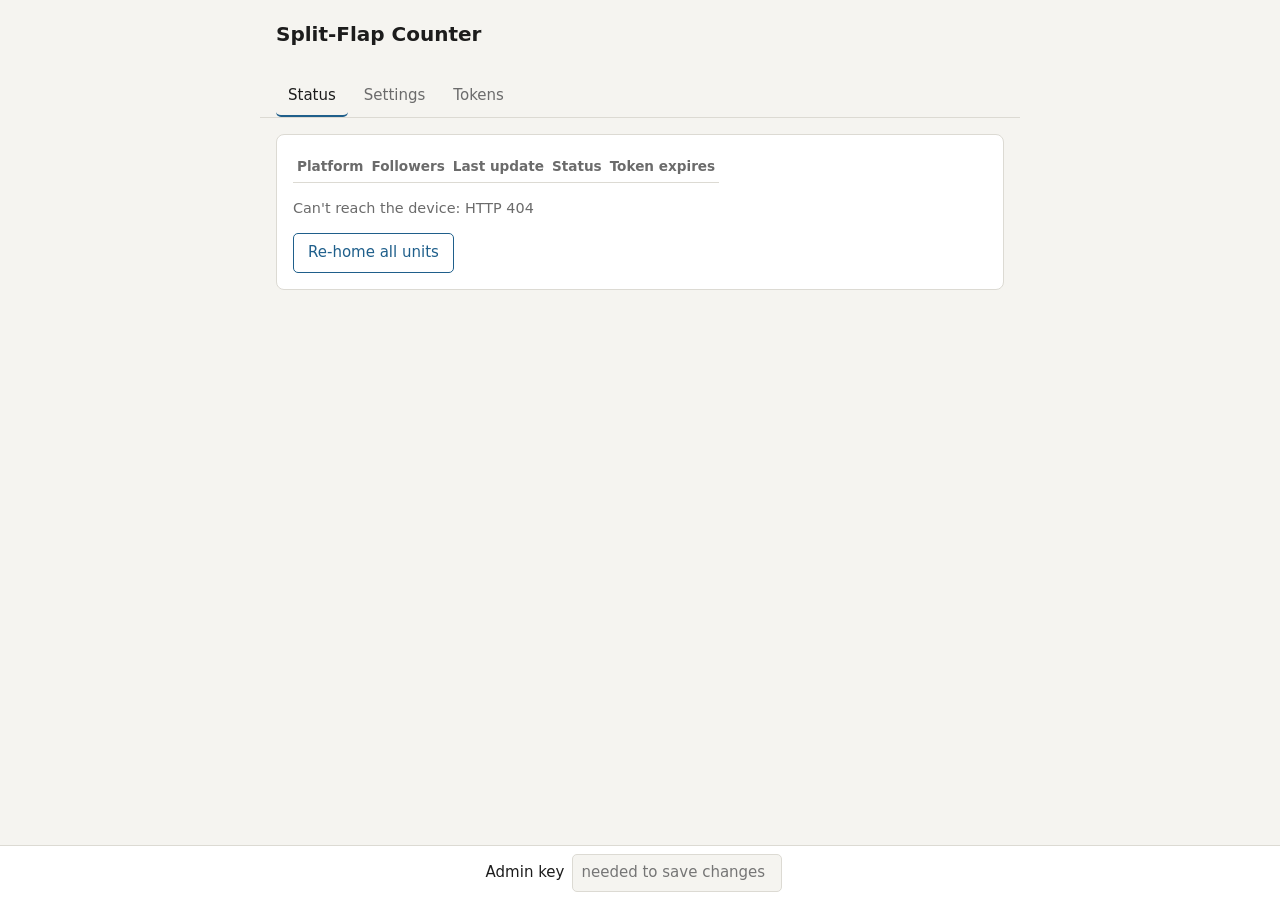
==== firmware/master/data/index.html @ e4a729b7 "Phase 6: Wi-Fi setup portal, JSON API, web UI, auth bootstrap CLI WiFiManager portal (SplitFlap-Setu" ====
<!doctype html>
<html lang="en">
<head>
  <meta charset="utf-8">
  <meta name="viewport" content="width=device-width, initial-scale=1">
  <title>Split-Flap Counter</title>
  <link rel="stylesheet" href="style.css">
</head>
<body>
  <header>
    <h1>Split-Flap Counter</h1>
    <div id="frame" class="flaps" aria-label="Current display"></div>
  </header>

  <nav role="tablist">
    <button role="tab" data-tab="status" aria-selected="true">Status</button>
    <button role="tab" data-tab="settings">Settings</button>
    <button role="tab" data-tab="tokens">Tokens</button>
  </nav>

  <main>
    <section id="tab-status">
      <table class="platforms">
        <thead><tr><th>Platform</th><th>Followers</th><th>Last update</th><th>Status</th><th>Token expires</th></tr></thead>
        <tbody id="platform-rows"></tbody>
      </table>
      <p id="device-info" class="muted"></p>
      <p id="bus-info" class="muted"></p>
      <div class="row">
        <button id="rehome" class="secondary">Re-home all units</button>
      </div>
    </section>

    <section id="tab-settings" hidden>
      <form id="settings-form">
        <fieldset>
          <legend>Platforms</legend>
          <div id="platform-settings"></div>
        </fieldset>
        <fieldset>
          <legend>Display</legend>
          <label>Mode
            <select name="mode">
              <option value="cycle">Cycle between platforms</option>
              <option value="single">Single platform</option>
              <option value="text">Text message</option>
              <option value="off">Off (all blank)</option>
            </select>
          </label>
          <label>Single platform
            <select name="single">
              <option value="tiktok">TikTok</option>
              <option value="instagram">Instagram</option>
              <option value="facebook">Facebook</option>
            </select>
          </label>
          <label>Text <input name="text" maxlength="64" placeholder="Accents are folded: ã → A"></label>
          <label>Text alignment
            <select name="text_align"><option>left</option><option>center</option><option>right</option></select>
          </label>
          <label>Units <input name="units" type="number" min="1" max="16"></label>
          <label>Label width
            <select name="label_width"><option value="2">2 (TT / IG / FB)</option><option value="1">1 (T / I / F)</option></select>
          </label>
          <label>Speed (rpm) <input name="speed" type="number" min="1" max="12"></label>
        </fieldset>
        <fieldset>
          <legend>Timing</legend>
          <label>Fetch every (minutes) <input name="poll_minutes" type="number" min="5" max="1440"></label>
          <label>Switch platform every (seconds) <input name="cycle_seconds" type="number" min="20" max="3600"></label>
          <label>Quiet hours start <input name="quiet_start" type="time"></label>
          <label>Quiet hours end <input name="quiet_end" type="time"></label>
          <label>Time zone (POSIX TZ) <input name="timezone" placeholder="WET0WEST,M3.5.0/1,M10.5.0"></label>
          <p class="muted">Same start and end time means no quiet hours. During quiet hours the flaps don't move.</p>
        </fieldset>
        <fieldset>
          <legend>Milestones</legend>
          <label class="check"><input name="celebrate" type="checkbox"> Flash the display when a milestone is crossed</label>
          <label>Every <input name="milestone_step" type="number" min="1"> followers</label>
        </fieldset>
        <button type="submit">Save settings</button>
      </form>
    </section>

    <section id="tab-tokens" hidden>
      <p class="muted">Easiest: run <code>python -m auth &lt;platform&gt;</code> from <code>tools/</code>, which sends tokens here for you. Or paste a token below. Tokens are only ever shown masked.</p>
      <form id="token-form">
        <label>Platform
          <select name="platform">
            <option value="instagram">Instagram</option>
            <option value="facebook">Facebook</option>
            <option value="tiktok">TikTok</option>
          </select>
        </label>
        <label>Access token <input name="access_token" type="password" autocomplete="off"></label>
        <label data-for="facebook">Page ID <input name="page_id" autocomplete="off"></label>
        <label data-for="tiktok">Refresh token <input name="refresh_token" type="password" autocomplete="off"></label>
        <label data-for="tiktok">Client key <input name="client_key" autocomplete="off"></label>
        <label data-for="tiktok">Client secret <input name="client_secret" type="password" autocomplete="off"></label>
        <div class="row">
          <button type="submit">Save token</button>
          <button type="button" id="clear-token" class="danger">Clear this platform's tokens</button>
        </div>
      </form>
    </section>
  </main>

  <footer>
    <label>Admin key <input id="admin-key" type="password" autocomplete="current-password" placeholder="needed to save changes"></label>
    <span id="toast" role="status" aria-live="polite"></span>
  </footer>

  <script src="app.js"></script>
</body>
</html>
---- firmware/master/data/style.css ----
:root {
  --bg: #f5f4f0;
  --panel: #ffffff;
  --text: #1c1c1c;
  --muted: #6b6b6b;
  --line: #dcdad3;
  --accent: #1f5f8b;
  --ok: #2e7d32;
  --warn: #b26a00;
  --bad: #b3261e;
  --flap: #1b1b1b;
  --flap-text: #f2f2f2;
}
@media (prefers-color-scheme: dark) {
  :root {
    --bg: #141414;
    --panel: #1e1e1e;
    --text: #ececec;
    --muted: #9a9a9a;
    --line: #333;
    --accent: #6fb3e0;
    --ok: #6cc070;
    --warn: #e0a040;
    --bad: #ef6b62;
    --flap: #000;
  }
}
* { box-sizing: border-box; }
body {
  margin: 0;
  font: 15px/1.45 system-ui, -apple-system, "Segoe UI", sans-serif;
  background: var(--bg);
  color: var(--text);
}
header, nav, main, footer { max-width: 760px; margin: 0 auto; padding: 0 16px; }
h1 { font-size: 1.25rem; margin: 20px 0 12px; }

.flaps { display: flex; gap: 4px; flex-wrap: wrap; margin-bottom: 16px; }
.flaps span {
  width: 2.1em; height: 2.8em;
  display: inline-flex; align-items: center; justify-content: center;
  background: var(--flap); color: var(--flap-text);
  font: 700 1.3rem/1 ui-monospace, "Cascadia Mono", Menlo, monospace;
  border-radius: 4px;
  background-image: linear-gradient(to bottom, transparent 49%, #000a 50%, transparent 51%);
}

nav { display: flex; gap: 4px; border-bottom: 1px solid var(--line); }
nav button {
  border: 0; background: none; color: var(--muted); font: inherit;
  padding: 8px 12px; cursor: pointer; border-bottom: 2px solid transparent;
}
nav button[aria-selected="true"] { color: var(--text); border-bottom-color: var(--accent); }

main { padding-top: 16px; padding-bottom: 96px; }
section { background: var(--panel); border: 1px solid var(--line); border-radius: 8px; padding: 16px; }

table { width: 100%; border-collapse: collapse; }
th, td { text-align: left; padding: 6px 4px; border-bottom: 1px solid var(--line); vertical-align: top; }
th { font-weight: 600; color: var(--muted); font-size: .85rem; }
td.num { font-variant-numeric: tabular-nums; font-weight: 600; }
.status-ok { color: var(--ok); }
.status-rate_limited { color: var(--warn); }
.status-auth_expired, .status-error { color: var(--bad); }
.muted { color: var(--muted); font-size: .9rem; }
.platforms { overflow-x: auto; display: block; }

fieldset { border: 1px solid var(--line); border-radius: 6px; margin: 0 0 14px; padding: 10px 12px; }
legend { font-weight: 600; padding: 0 4px; }
label { display: block; margin: 8px 0; }
label.check { display: flex; gap: 8px; align-items: center; }
input, select {
  display: block; width: 100%; margin-top: 4px; padding: 7px 8px;
  font: inherit; color: var(--text); background: var(--bg);
  border: 1px solid var(--line); border-radius: 5px;
}
input[type="checkbox"] { display: inline; width: auto; margin: 0; }
.platform-row { display: grid; grid-template-columns: 1fr 1fr 1fr 1fr; gap: 8px; align-items: end; }
.platform-row label { margin: 4px 0; }

button {
  font: inherit; padding: 8px 14px; border-radius: 5px; cursor: pointer;
  border: 1px solid var(--accent); background: var(--accent); color: #fff;
}
button.secondary { background: none; color: var(--accent); }
button.danger { background: none; color: var(--bad); border-color: var(--bad); }
.row { display: flex; gap: 8px; flex-wrap: wrap; margin-top: 12px; }

footer {
  position: fixed; left: 0; right: 0; bottom: 0; max-width: none;
  display: flex; gap: 12px; align-items: center; justify-content: center; flex-wrap: wrap;
  background: var(--panel); border-top: 1px solid var(--line); padding: 8px 16px;
}
footer label { margin: 0; display: flex; gap: 8px; align-items: center; }
footer input { width: 14em; margin: 0; }
#toast { min-height: 1.4em; font-size: .9rem; }
#toast.error { color: var(--bad); }

@media (max-width: 560px) {
  .platform-row { grid-template-columns: 1fr 1fr; }
  th:nth-child(5), td:nth-child(5) { display: none; }
}
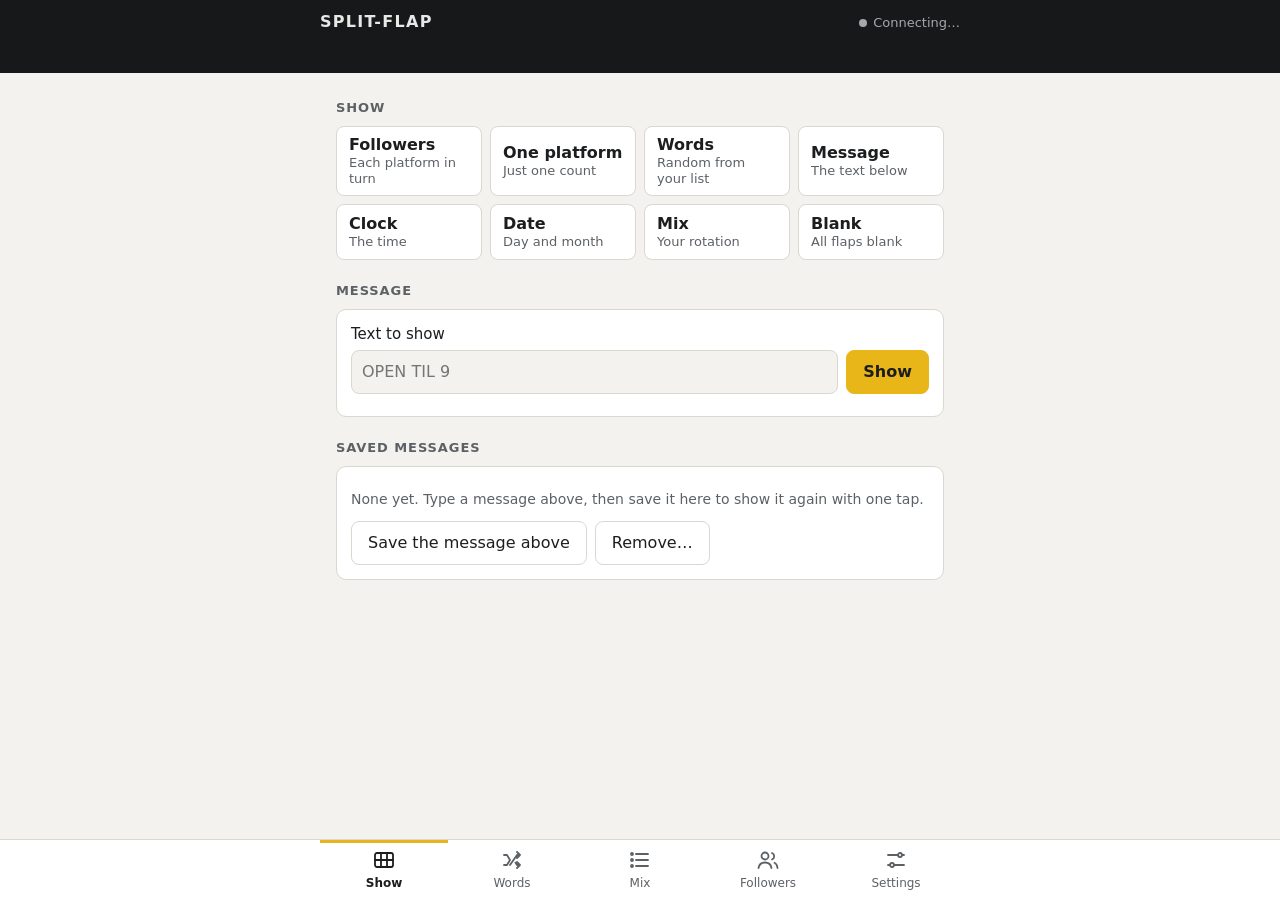
==== commit 40a3e834: "Phone app, remote relay server, rotation modes and build guide - Display: random words, mixed rotati" ====
--- a/firmware/master/data/index.html
+++ b/firmware/master/data/index.html
@@ -2,113 +2,240 @@
 <html lang="en">
 <head>
   <meta charset="utf-8">
-  <meta name="viewport" content="width=device-width, initial-scale=1">
-  <title>Split-Flap Counter</title>
+  <meta name="viewport" content="width=device-width, initial-scale=1, viewport-fit=cover">
+  <title>Split-Flap</title>
+  <meta name="theme-color" content="#16181a">
+  <meta name="apple-mobile-web-app-capable" content="yes">
+  <meta name="mobile-web-app-capable" content="yes">
+  <meta name="apple-mobile-web-app-status-bar-style" content="black-translucent">
+  <meta name="apple-mobile-web-app-title" content="Split-Flap">
+  <link rel="manifest" href="manifest.webmanifest">
+  <link rel="icon" href="icon.svg" type="image/svg+xml">
+  <link rel="apple-touch-icon" href="icon-180.png">
   <link rel="stylesheet" href="style.css">
 </head>
 <body>
-  <header>
-    <h1>Split-Flap Counter</h1>
-    <div id="frame" class="flaps" aria-label="Current display"></div>
+  <header class="board">
+    <div class="board-top">
+      <h1>Split-Flap</h1>
+      <span id="link" class="link" role="status">Connecting…</span>
+    </div>
+    <div id="frame" class="flaps" role="img" aria-label="Current display"></div>
+    <p id="frame-note" class="board-note"></p>
   </header>
 
-  <nav role="tablist">
-    <button role="tab" data-tab="status" aria-selected="true">Status</button>
-    <button role="tab" data-tab="settings">Settings</button>
-    <button role="tab" data-tab="tokens">Tokens</button>
-  </nav>
-
   <main>
-    <section id="tab-status">
-      <table class="platforms">
-        <thead><tr><th>Platform</th><th>Followers</th><th>Last update</th><th>Status</th><th>Token expires</th></tr></thead>
-        <tbody id="platform-rows"></tbody>
-      </table>
-      <p id="device-info" class="muted"></p>
-      <p id="bus-info" class="muted"></p>
-      <div class="row">
-        <button id="rehome" class="secondary">Re-home all units</button>
-      </div>
-    </section>
-
-    <section id="tab-settings" hidden>
-      <form id="settings-form">
-        <fieldset>
-          <legend>Platforms</legend>
-          <div id="platform-settings"></div>
-        </fieldset>
-        <fieldset>
-          <legend>Display</legend>
-          <label>Mode
-            <select name="mode">
-              <option value="cycle">Cycle between platforms</option>
-              <option value="single">Single platform</option>
-              <option value="text">Text message</option>
-              <option value="off">Off (all blank)</option>
-            </select>
-          </label>
-          <label>Single platform
-            <select name="single">
-              <option value="tiktok">TikTok</option>
-              <option value="instagram">Instagram</option>
-              <option value="facebook">Facebook</option>
-            </select>
-          </label>
-          <label>Text <input name="text" maxlength="64" placeholder="Accents are folded: ã → A"></label>
-          <label>Text alignment
-            <select name="text_align"><option>left</option><option>center</option><option>right</option></select>
-          </label>
-          <label>Units <input name="units" type="number" min="1" max="16"></label>
-          <label>Label width
-            <select name="label_width"><option value="2">2 (TT / IG / FB)</option><option value="1">1 (T / I / F)</option></select>
-          </label>
-          <label>Speed (rpm) <input name="speed" type="number" min="1" max="12"></label>
-        </fieldset>
-        <fieldset>
-          <legend>Timing</legend>
-          <label>Fetch every (minutes) <input name="poll_minutes" type="number" min="5" max="1440"></label>
-          <label>Switch platform every (seconds) <input name="cycle_seconds" type="number" min="20" max="3600"></label>
-          <label>Quiet hours start <input name="quiet_start" type="time"></label>
-          <label>Quiet hours end <input name="quiet_end" type="time"></label>
-          <label>Time zone (POSIX TZ) <input name="timezone" placeholder="WET0WEST,M3.5.0/1,M10.5.0"></label>
-          <p class="muted">Same start and end time means no quiet hours. During quiet hours the flaps don't move.</p>
-        </fieldset>
-        <fieldset>
-          <legend>Milestones</legend>
-          <label class="check"><input name="celebrate" type="checkbox"> Flash the display when a milestone is crossed</label>
-          <label>Every <input name="milestone_step" type="number" min="1"> followers</label>
-        </fieldset>
-        <button type="submit">Save settings</button>
+    <p id="notice" class="notice" hidden></p>
+
+    <!-- Now: what is on the display, and the quick ways to change it -->
+    <section id="tab-now" aria-labelledby="h-now">
+      <h2 id="h-now">Show</h2>
+      <div id="modes" class="modes" role="group" aria-label="What the display shows"></div>
+      <div id="single-row" class="field" hidden>
+        <label for="single">Platform</label>
+        <select id="single">
+          <option value="tiktok">TikTok</option>
+          <option value="instagram">Instagram</option>
+          <option value="facebook">Facebook</option>
+        </select>
+      </div>
+
+      <h2>Message</h2>
+      <form id="message-form" class="card">
+        <label for="message">Text to show</label>
+        <div class="inline">
+          <input id="message" maxlength="64" autocomplete="off" autocapitalize="characters" enterkeyhint="send" placeholder="OPEN TIL 9">
+          <button type="submit">Show</button>
+        </div>
+        <p id="message-hint" class="hint"></p>
       </form>
-    </section>
-
-    <section id="tab-tokens" hidden>
-      <p class="muted">Easiest: run <code>python -m auth &lt;platform&gt;</code> from <code>tools/</code>, which sends tokens here for you. Or paste a token below. Tokens are only ever shown masked.</p>
-      <form id="token-form">
-        <label>Platform
-          <select name="platform">
+
+      <h2>Saved messages</h2>
+      <div class="card">
+        <div id="presets" class="chips"></div>
+        <p id="presets-empty" class="hint">None yet. Type a message above, then save it here to show it again with one tap.</p>
+        <div class="row">
+          <button type="button" id="preset-save" class="quiet">Save the message above</button>
+          <button type="button" id="preset-edit" class="quiet" aria-pressed="false">Remove…</button>
+        </div>
+      </div>
+    </section>
+
+    <!-- Words: the randomizer's list -->
+    <section id="tab-words" aria-labelledby="h-words" hidden>
+      <h2 id="h-words">Random words</h2>
+      <div class="card">
+        <p class="hint">The display picks from this list at random and shows every word once before repeating any. Changes take effect straight away.</p>
+        <form id="word-form" class="inline">
+          <label for="word" class="sr">New word</label>
+          <input id="word" maxlength="32" autocomplete="off" autocapitalize="characters" enterkeyhint="done" placeholder="Add a word">
+          <button type="submit">Add</button>
+        </form>
+        <p id="word-hint" class="hint"></p>
+        <ul id="words" class="list"></ul>
+        <p id="words-count" class="hint"></p>
+      </div>
+      <div class="card">
+        <div class="field">
+          <label for="random_seconds">Change word every</label>
+          <span class="unit"><input id="random_seconds" type="number" inputmode="numeric" min="20" max="3600" data-cfg="random_seconds"> seconds</span>
+        </div>
+        <p class="hint">20 seconds at the least, so the motors can rest.</p>
+        <button type="button" id="words-go" class="wide">Show random words now</button>
+      </div>
+    </section>
+
+    <!-- Mix: a rotation of several things -->
+    <section id="tab-mix" aria-labelledby="h-mix" hidden>
+      <h2 id="h-mix">Mix</h2>
+      <div class="card">
+        <p class="hint">A rotation, top to bottom, then from the top again. Followers shows each switched-on platform for the time given. Entries with nothing to show are skipped.</p>
+        <ol id="mix" class="list"></ol>
+        <p id="mix-empty" class="hint">Nothing in the mix yet.</p>
+        <div class="inline">
+          <label for="mix-kind" class="sr">Entry to add</label>
+          <select id="mix-kind">
+            <option value="followers">Followers</option>
+            <option value="random">Random word</option>
+            <option value="text">Message</option>
+            <option value="clock">Clock</option>
+            <option value="date">Date</option>
+          </select>
+          <button type="button" id="mix-add">Add</button>
+        </div>
+        <button type="button" id="mix-go" class="wide">Show the mix now</button>
+      </div>
+    </section>
+
+    <!-- Followers -->
+    <section id="tab-followers" aria-labelledby="h-followers" hidden>
+      <h2 id="h-followers">Followers</h2>
+      <div id="platforms"></div>
+      <div class="card">
+        <div class="field">
+          <label for="cycle_seconds">Switch platform every</label>
+          <span class="unit"><input id="cycle_seconds" type="number" inputmode="numeric" min="20" max="3600" data-cfg="cycle_seconds"> seconds</span>
+        </div>
+        <div class="field">
+          <label for="poll_minutes">Fetch the counts every</label>
+          <span class="unit"><input id="poll_minutes" type="number" inputmode="numeric" min="5" max="1440" data-cfg="poll_minutes"> minutes</span>
+        </div>
+        <label class="check"><input type="checkbox" data-cfg="label_logos"> Logo flap as the label, instead of TT / IG / FB</label>
+        <div class="field">
+          <label for="label_width">Label width</label>
+          <select id="label_width" data-cfg="label_width" data-type="number"><option value="2">2 flaps</option><option value="1">1 flap</option></select>
+        </div>
+        <label class="check"><input type="checkbox" data-cfg="celebrate"> Flash the display at a milestone</label>
+        <div class="field">
+          <label for="milestone_step">Milestone every</label>
+          <span class="unit"><input id="milestone_step" type="number" inputmode="numeric" min="1" data-cfg="milestone_step"> followers</span>
+        </div>
+      </div>
+      <details class="card">
+        <summary>Tokens</summary>
+        <p class="hint">Easiest: run <code>python -m auth &lt;platform&gt;</code> from <code>tools/</code>, which sends the tokens for you. Or paste one here. Tokens are only ever shown masked.</p>
+        <form id="token-form">
+          <label for="tk-platform">Platform</label>
+          <select id="tk-platform" name="platform">
             <option value="instagram">Instagram</option>
             <option value="facebook">Facebook</option>
             <option value="tiktok">TikTok</option>
           </select>
-        </label>
-        <label>Access token <input name="access_token" type="password" autocomplete="off"></label>
-        <label data-for="facebook">Page ID <input name="page_id" autocomplete="off"></label>
-        <label data-for="tiktok">Refresh token <input name="refresh_token" type="password" autocomplete="off"></label>
-        <label data-for="tiktok">Client key <input name="client_key" autocomplete="off"></label>
-        <label data-for="tiktok">Client secret <input name="client_secret" type="password" autocomplete="off"></label>
-        <div class="row">
-          <button type="submit">Save token</button>
-          <button type="button" id="clear-token" class="danger">Clear this platform's tokens</button>
-        </div>
+          <label>Access token <input name="access_token" type="password" autocomplete="off"></label>
+          <label data-for="facebook">Page ID <input name="page_id" autocomplete="off"></label>
+          <label data-for="tiktok">Refresh token <input name="refresh_token" type="password" autocomplete="off"></label>
+          <label data-for="tiktok">Client key <input name="client_key" autocomplete="off"></label>
+          <label data-for="tiktok">Client secret <input name="client_secret" type="password" autocomplete="off"></label>
+          <div class="row">
+            <button type="submit">Save token</button>
+            <button type="button" id="clear-token" class="danger">Clear this platform's tokens</button>
+          </div>
+        </form>
+      </details>
+    </section>
+
+    <!-- Settings -->
+    <section id="tab-settings" aria-labelledby="h-settings" hidden>
+      <h2 id="h-settings">Display</h2>
+      <div class="card">
+        <div class="field">
+          <label for="text_align">Text position</label>
+          <select id="text_align" data-cfg="text_align"><option value="left">Left</option><option value="center">Centre</option><option value="right">Right</option></select>
+        </div>
+        <div class="field">
+          <label for="speed">Flap speed</label>
+          <span class="unit"><input id="speed" type="number" inputmode="numeric" min="1" max="12" data-cfg="speed"> rpm</span>
+        </div>
+        <div class="field">
+          <label for="units">Number of flap units</label>
+          <input id="units" type="number" inputmode="numeric" min="1" max="16" data-cfg="units">
+        </div>
+        <label class="check"><input type="checkbox" data-cfg="clock_24h"> 24-hour clock</label>
+        <div class="field">
+          <label for="date_lang">Month names</label>
+          <select id="date_lang" data-cfg="date_lang"><option value="en">English (FEB)</option><option value="pt">Português (FEV)</option></select>
+        </div>
+      </div>
+
+      <h2>Quiet hours</h2>
+      <div class="card">
+        <p class="hint">The flaps stay still between these times. Set both to the same time for no quiet hours.</p>
+        <div class="pair">
+          <div class="field"><label for="quiet_start">From</label><input id="quiet_start" type="time" data-cfg="quiet_start"></div>
+          <div class="field"><label for="quiet_end">Until</label><input id="quiet_end" type="time" data-cfg="quiet_end"></div>
+        </div>
+        <div class="field">
+          <label for="timezone">Time zone</label>
+          <select id="timezone" data-cfg="timezone"></select>
+        </div>
+        <div class="field" id="tz-custom-row" hidden>
+          <label for="tz-custom">POSIX time zone</label>
+          <input id="tz-custom" autocomplete="off" placeholder="WET0WEST,M3.5.0/1,M10.5.0">
+        </div>
+      </div>
+
+      <h2>Device</h2>
+      <div class="card">
+        <dl id="device" class="facts"></dl>
+        <button type="button" id="rehome" class="quiet wide">Re-home all units</button>
+      </div>
+
+      <div id="local-only" hidden>
+        <h2>App server</h2>
+        <form id="remote-form" class="card">
+          <p class="hint">Lets you use this app from anywhere: the display connects out to your server. Leave the address empty to switch it off.</p>
+          <label>Server address <input name="remote_url" type="url" inputmode="url" autocomplete="off" placeholder="https://flap.example.com"></label>
+          <label>Device token <input name="remote_token" type="password" autocomplete="off" placeholder="unchanged"></label>
+          <p id="remote-state" class="hint"></p>
+          <button type="submit">Save</button>
+        </form>
+        <h2>Admin key</h2>
+        <div class="card">
+          <label>Admin key <input id="admin-key" type="password" autocomplete="current-password" placeholder="needed to change anything"></label>
+          <p class="hint">Kept in this browser only. Set on the display by holding BOOT while powering on.</p>
+        </div>
+      </div>
+
+      <form id="logout" method="post" action="/logout" hidden>
+        <button type="submit" class="quiet wide">Sign out</button>
       </form>
     </section>
   </main>
 
-  <footer>
-    <label>Admin key <input id="admin-key" type="password" autocomplete="current-password" placeholder="needed to save changes"></label>
-    <span id="toast" role="status" aria-live="polite"></span>
-  </footer>
+  <p id="toast" class="toast" role="status" aria-live="polite"></p>
+
+  <nav class="tabs" aria-label="Sections">
+    <button type="button" data-tab="now" aria-current="page">
+      <svg viewBox="0 0 24 24" aria-hidden="true"><rect x="3" y="5" width="18" height="14" rx="2"/><path d="M3 12h18M9 5v14M15 5v14"/></svg>Show</button>
+    <button type="button" data-tab="words">
+      <svg viewBox="0 0 24 24" aria-hidden="true"><path d="M4 7h3l3 5-3 5H4M20 7h-3l-7 10M20 17h-3l-1.5-2.2M17 4l3 3-3 3M17 14l3 3-3 3"/></svg>Words</button>
+    <button type="button" data-tab="mix">
+      <svg viewBox="0 0 24 24" aria-hidden="true"><path d="M8 6h12M8 12h12M8 18h12"/><circle cx="4" cy="6" r="1"/><circle cx="4" cy="12" r="1"/><circle cx="4" cy="18" r="1"/></svg>Mix</button>
+    <button type="button" data-tab="followers">
+      <svg viewBox="0 0 24 24" aria-hidden="true"><circle cx="9" cy="8" r="3.5"/><path d="M2.5 20c.6-3.6 3.2-5.5 6.5-5.5s5.900 1.900 6.500 5.500M16 5a3.500 3.500 0 0 1 0 6.500M18.500 14.800c1.700.800 2.700 2.500 3 5.200"/></svg>Followers</button>
+    <button type="button" data-tab="settings">
+      <svg viewBox="0 0 24 24" aria-hidden="true"><path d="M4 7h10M18 7h2M4 17h2M10 17h10"/><circle cx="16" cy="7" r="2"/><circle cx="8" cy="17" r="2"/></svg>Settings</button>
+  </nav>
 
   <script src="app.js"></script>
 </body>
--- a/firmware/master/data/style.css
+++ b/firmware/master/data/style.css
@@ -1,102 +1,185 @@
+/* Split-flap app. Phone first: one column, a bottom tab bar, 44px touch targets.
+   The board at the top is always dark, like the display; the rest follows the system theme. */
 :root {
-  --bg: #f5f4f0;
+  --bg: #f3f2ee;
   --panel: #ffffff;
-  --text: #1c1c1c;
-  --muted: #6b6b6b;
-  --line: #dcdad3;
-  --accent: #1f5f8b;
-  --ok: #2e7d32;
-  --warn: #b26a00;
+  --text: #1b1d1f;
+  --muted: #5c6166;
+  --line: #d9d7cf;
+  --accent: #8a6100;       /* amber, darkened for text on light */
+  --accent-fill: #e9b61a;  /* amber as a fill */
+  --on-accent: #1b1d1f;
+  --ok: #24712b;
+  --warn: #8f5600;
   --bad: #b3261e;
-  --flap: #1b1b1b;
-  --flap-text: #f2f2f2;
+  --board: #16181a;
+  --board-text: #e8e9e6;
+  --board-muted: #a3a8ab;
+  --flap: #050505;
+  --flap-text: #f4f3ee;
+  --tabs-h: 60px;
 }
 @media (prefers-color-scheme: dark) {
   :root {
-    --bg: #141414;
-    --panel: #1e1e1e;
-    --text: #ececec;
-    --muted: #9a9a9a;
-    --line: #333;
-    --accent: #6fb3e0;
+    --bg: #101214;
+    --panel: #1b1e21;
+    --text: #e8e9e6;
+    --muted: #a3a8ab;
+    --line: #30353a;
+    --accent: #f0c033;
     --ok: #6cc070;
-    --warn: #e0a040;
-    --bad: #ef6b62;
-    --flap: #000;
+    --warn: #e7a84a;
+    --bad: #f0827a;
+    color-scheme: dark;
   }
 }
 * { box-sizing: border-box; }
+[hidden] { display: none !important; }
+html { -webkit-text-size-adjust: 100%; }
 body {
   margin: 0;
-  font: 15px/1.45 system-ui, -apple-system, "Segoe UI", sans-serif;
+  font: 16px/1.45 system-ui, -apple-system, "Segoe UI", Roboto, sans-serif;
   background: var(--bg);
   color: var(--text);
+  padding-bottom: calc(var(--tabs-h) + env(safe-area-inset-bottom, 0px) + 56px);
 }
-header, nav, main, footer { max-width: 760px; margin: 0 auto; padding: 0 16px; }
-h1 { font-size: 1.25rem; margin: 20px 0 12px; }
+.sr { position: absolute; width: 1px; height: 1px; overflow: hidden; clip-path: inset(50%); white-space: nowrap; }
 
-.flaps { display: flex; gap: 4px; flex-wrap: wrap; margin-bottom: 16px; }
+/* ---- the board ---- */
+.board {
+  position: sticky; top: 0; z-index: 5;
+  background: var(--board); color: var(--board-text);
+  padding: calc(10px + env(safe-area-inset-top, 0px)) max(16px, env(safe-area-inset-right, 0px)) 10px max(16px, env(safe-area-inset-left, 0px));
+}
+.board-top { display: flex; align-items: baseline; justify-content: space-between; gap: 12px; max-width: 640px; margin: 0 auto 8px; }
+h1 { font-size: 1rem; font-weight: 700; letter-spacing: .08em; text-transform: uppercase; margin: 0; }
+.link { font-size: .8125rem; color: var(--board-muted); text-align: right; }
+.link::before { content: ""; display: inline-block; width: 8px; height: 8px; border-radius: 50%; margin-right: 6px; background: var(--board-muted); }
+.link.on::before { background: #6cc070; }
+.link.off::before { background: #f0827a; }
+.flaps { display: flex; gap: 3px; justify-content: center; max-width: 640px; margin: 0 auto; }
 .flaps span {
-  width: 2.1em; height: 2.8em;
-  display: inline-flex; align-items: center; justify-content: center;
-  background: var(--flap); color: var(--flap-text);
-  font: 700 1.3rem/1 ui-monospace, "Cascadia Mono", Menlo, monospace;
-  border-radius: 4px;
-  background-image: linear-gradient(to bottom, transparent 49%, #000a 50%, transparent 51%);
+  flex: 1 1 0; max-width: 46px; aspect-ratio: 3 / 4; min-width: 0;
+  display: flex; align-items: center; justify-content: center;
+  background: var(--flap) linear-gradient(to bottom, #ffffff14 0, #ffffff05 48%, #000 49%, #000 51%, #ffffff0a 52%, #ffffff03 100%);
+  color: var(--flap-text);
+  font: 700 clamp(15px, 5.6vw, 28px)/1 ui-monospace, "SF Mono", "Cascadia Mono", Menlo, Consolas, monospace;
+  border-radius: 3px;
 }
+.flaps svg { width: 62%; height: auto; }
+.board-note { max-width: 640px; margin: 6px auto 0; min-height: 1.2em; font-size: .8125rem; color: var(--board-muted); text-align: center; }
 
-nav { display: flex; gap: 4px; border-bottom: 1px solid var(--line); }
-nav button {
-  border: 0; background: none; color: var(--muted); font: inherit;
-  padding: 8px 12px; cursor: pointer; border-bottom: 2px solid transparent;
+/* ---- page ---- */
+main { max-width: 640px; margin: 0 auto; padding: 4px max(16px, env(safe-area-inset-right, 0px)) 0 max(16px, env(safe-area-inset-left, 0px)); }
+h2 { font-size: .8125rem; font-weight: 700; letter-spacing: .07em; text-transform: uppercase; color: var(--muted); margin: 22px 0 8px; }
+.card { background: var(--panel); border: 1px solid var(--line); border-radius: 10px; padding: 14px; margin-bottom: 12px; }
+.card > :first-child { margin-top: 0; }
+.card > :last-child { margin-bottom: 0; }
+.hint { color: var(--muted); font-size: .875rem; margin: 8px 0; }
+.hint.warn { color: var(--warn); }
+.notice { background: var(--panel); border: 1px solid var(--warn); border-radius: 10px; padding: 12px 14px; margin: 14px 0 0; }
+code { font: .875em ui-monospace, Menlo, Consolas, monospace; overflow-wrap: anywhere; }
+
+/* ---- controls ---- */
+label { display: block; margin: 10px 0 4px; font-size: .9375rem; }
+input, select, button { font: inherit; color: inherit; }
+input, select {
+  display: block; width: 100%; min-height: 44px; padding: 8px 10px;
+  background: var(--bg); border: 1px solid var(--line); border-radius: 8px;
 }
-nav button[aria-selected="true"] { color: var(--text); border-bottom-color: var(--accent); }
+input[type="checkbox"] { display: inline-block; width: 22px; height: 22px; min-height: 0; padding: 0; flex: none; accent-color: var(--accent-fill); }
+label.check { display: flex; gap: 10px; align-items: center; min-height: 44px; margin: 4px 0; }
+button {
+  min-height: 44px; padding: 8px 16px; border-radius: 8px; cursor: pointer;
+  border: 1px solid var(--accent-fill); background: var(--accent-fill); color: var(--on-accent); font-weight: 600;
+}
+button.quiet { background: none; border-color: var(--line); color: var(--text); font-weight: 500; }
+button.danger { background: none; border-color: var(--bad); color: var(--bad); font-weight: 500; }
+button.wide { display: block; width: 100%; margin-top: 12px; }
+button:disabled { opacity: .5; cursor: default; }
+:focus-visible { outline: 3px solid var(--accent); outline-offset: 2px; }
+.board :focus-visible { outline-color: var(--accent-fill); }
+.inline { display: flex; gap: 8px; align-items: stretch; }
+.inline > input, .inline > select { flex: 1 1 auto; min-width: 0; }
+.inline > button { flex: none; }
+.row { display: flex; flex-wrap: wrap; gap: 8px; margin-top: 12px; }
+.field { display: flex; align-items: center; justify-content: space-between; gap: 12px; margin: 8px 0; }
+.field > label { margin: 0; flex: 1 1 auto; }
+.field > input, .field > select { width: auto; flex: 0 1 11em; min-width: 0; }
+.field > input[type="number"] { flex-basis: 6em; }
+.unit { display: flex; align-items: center; gap: 8px; color: var(--muted); font-size: .9375rem; flex: none; }
+.unit input { width: 5.5em; }
+.pair { display: grid; grid-template-columns: 1fr 1fr; gap: 12px; }
+.pair .field { display: block; }
+.pair .field > input { width: 100%; }
+details > summary { cursor: pointer; min-height: 44px; display: flex; align-items: center; font-weight: 600; }
 
-main { padding-top: 16px; padding-bottom: 96px; }
-section { background: var(--panel); border: 1px solid var(--line); border-radius: 8px; padding: 16px; }
+/* ---- Show tab ---- */
+.modes { display: grid; grid-template-columns: repeat(2, 1fr); gap: 8px; }
+.modes button {
+  min-height: 56px; text-align: left; padding: 8px 12px; line-height: 1.25;
+  background: var(--panel); border-color: var(--line); color: var(--text); font-weight: 600;
+}
+.modes button small { display: block; font-weight: 400; font-size: .8125rem; color: var(--muted); }
+.modes button[aria-pressed="true"] { border-color: var(--accent-fill); box-shadow: inset 0 0 0 2px var(--accent-fill); }
+.chips { display: flex; flex-wrap: wrap; gap: 8px; }
+.chips button { background: var(--bg); border-color: var(--line); color: var(--text); font-weight: 600; max-width: 100%; overflow-wrap: anywhere; }
+.chips.removing button { border-color: var(--bad); color: var(--bad); }
+.chips.removing button::after { content: " ×"; }
+button[aria-pressed="true"].quiet { border-color: var(--accent-fill); }
 
-table { width: 100%; border-collapse: collapse; }
-th, td { text-align: left; padding: 6px 4px; border-bottom: 1px solid var(--line); vertical-align: top; }
-th { font-weight: 600; color: var(--muted); font-size: .85rem; }
-td.num { font-variant-numeric: tabular-nums; font-weight: 600; }
-.status-ok { color: var(--ok); }
-.status-rate_limited { color: var(--warn); }
-.status-auth_expired, .status-error { color: var(--bad); }
-.muted { color: var(--muted); font-size: .9rem; }
-.platforms { overflow-x: auto; display: block; }
+/* ---- lists (words, mix) ---- */
+.list { list-style: none; margin: 12px 0 0; padding: 0; }
+.list li { display: flex; align-items: center; gap: 8px; padding: 6px 0; border-top: 1px solid var(--line); min-height: 52px; }
+.list li > .grow { flex: 1 1 auto; min-width: 0; overflow-wrap: anywhere; font-weight: 600; }
+.list li small { display: block; font-weight: 400; font-size: .8125rem; color: var(--muted); }
+.list button.icon { flex: none; width: 44px; padding: 0; background: none; border-color: var(--line); color: var(--text); font-weight: 500; }
+.list button.icon.remove { color: var(--bad); }
+.list .unit input { width: 4.6em; }
 
-fieldset { border: 1px solid var(--line); border-radius: 6px; margin: 0 0 14px; padding: 10px 12px; }
-legend { font-weight: 600; padding: 0 4px; }
-label { display: block; margin: 8px 0; }
-label.check { display: flex; gap: 8px; align-items: center; }
-input, select {
-  display: block; width: 100%; margin-top: 4px; padding: 7px 8px;
-  font: inherit; color: var(--text); background: var(--bg);
-  border: 1px solid var(--line); border-radius: 5px;
+/* ---- followers ---- */
+.platform { display: grid; grid-template-columns: 1fr auto; gap: 2px 12px; align-items: center; }
+.platform .name { font-weight: 700; }
+.platform .count { font: 700 1.375rem/1.2 ui-monospace, Menlo, Consolas, monospace; font-variant-numeric: tabular-nums; grid-row: span 2; text-align: right; }
+.platform .state { font-size: .875rem; color: var(--muted); overflow-wrap: anywhere; }
+.platform .state.ok { color: var(--ok); }
+.platform .state.warn { color: var(--warn); }
+.platform .state.bad { color: var(--bad); }
+.platform .controls { grid-column: 1 / -1; border-top: 1px solid var(--line); margin-top: 10px; padding-top: 4px; }
+
+.facts { margin: 0; display: grid; grid-template-columns: auto 1fr; gap: 6px 14px; font-size: .9375rem; }
+.facts dt { color: var(--muted); }
+.facts dd { margin: 0; overflow-wrap: anywhere; }
+
+/* ---- toast and tab bar ---- */
+.toast {
+  position: fixed; left: 16px; right: 16px; bottom: calc(var(--tabs-h) + env(safe-area-inset-bottom, 0px) + 10px); z-index: 7;
+  max-width: 608px; margin: 0 auto; padding: 10px 14px; border-radius: 8px;
+  background: var(--board); color: var(--board-text); font-size: .9375rem;
+  opacity: 0; pointer-events: none; transition: opacity .15s;
 }
-input[type="checkbox"] { display: inline; width: auto; margin: 0; }
-.platform-row { display: grid; grid-template-columns: 1fr 1fr 1fr 1fr; gap: 8px; align-items: end; }
-.platform-row label { margin: 4px 0; }
+.toast.show { opacity: 1; }
+.toast.error { background: #7a1c16; color: #fff; }
+.tabs {
+  position: fixed; left: 0; right: 0; bottom: 0; z-index: 6;
+  display: flex; justify-content: center;
+  background: var(--panel); border-top: 1px solid var(--line);
+  padding-bottom: env(safe-area-inset-bottom, 0px);
+}
+.tabs button {
+  flex: 1 1 0; max-width: 128px; min-height: var(--tabs-h); padding: 6px 2px 5px;
+  display: flex; flex-direction: column; align-items: center; justify-content: center; gap: 3px;
+  background: none; border: 0; border-radius: 0; color: var(--muted); font-size: .75rem; font-weight: 500;
+}
+.tabs svg { width: 24px; height: 24px; fill: none; stroke: currentColor; stroke-width: 1.8; stroke-linecap: round; stroke-linejoin: round; }
+.tabs button[aria-current="page"] { color: var(--text); font-weight: 700; box-shadow: inset 0 3px 0 var(--accent-fill); }
 
-button {
-  font: inherit; padding: 8px 14px; border-radius: 5px; cursor: pointer;
-  border: 1px solid var(--accent); background: var(--accent); color: #fff;
-}
-button.secondary { background: none; color: var(--accent); }
-button.danger { background: none; color: var(--bad); border-color: var(--bad); }
-.row { display: flex; gap: 8px; flex-wrap: wrap; margin-top: 12px; }
+/* ---- sign-in page (served by the relay server) ---- */
+body.login { padding: 0; min-height: 100dvh; display: grid; place-items: center; }
+body.login main { width: 100%; max-width: 380px; }
+body.login h1 { margin-bottom: 14px; }
+.error { color: var(--bad); min-height: 1.4em; margin: 8px 0; font-size: .9375rem; }
+body.login button { width: 100%; }
 
-footer {
-  position: fixed; left: 0; right: 0; bottom: 0; max-width: none;
-  display: flex; gap: 12px; align-items: center; justify-content: center; flex-wrap: wrap;
-  background: var(--panel); border-top: 1px solid var(--line); padding: 8px 16px;
-}
-footer label { margin: 0; display: flex; gap: 8px; align-items: center; }
-footer input { width: 14em; margin: 0; }
-#toast { min-height: 1.4em; font-size: .9rem; }
-#toast.error { color: var(--bad); }
-
-@media (max-width: 560px) {
-  .platform-row { grid-template-columns: 1fr 1fr; }
-  th:nth-child(5), td:nth-child(5) { display: none; }
-}
+@media (prefers-reduced-motion: reduce) { .toast { transition: none; } }
+@media (min-width: 560px) { .modes { grid-template-columns: repeat(4, 1fr); } }
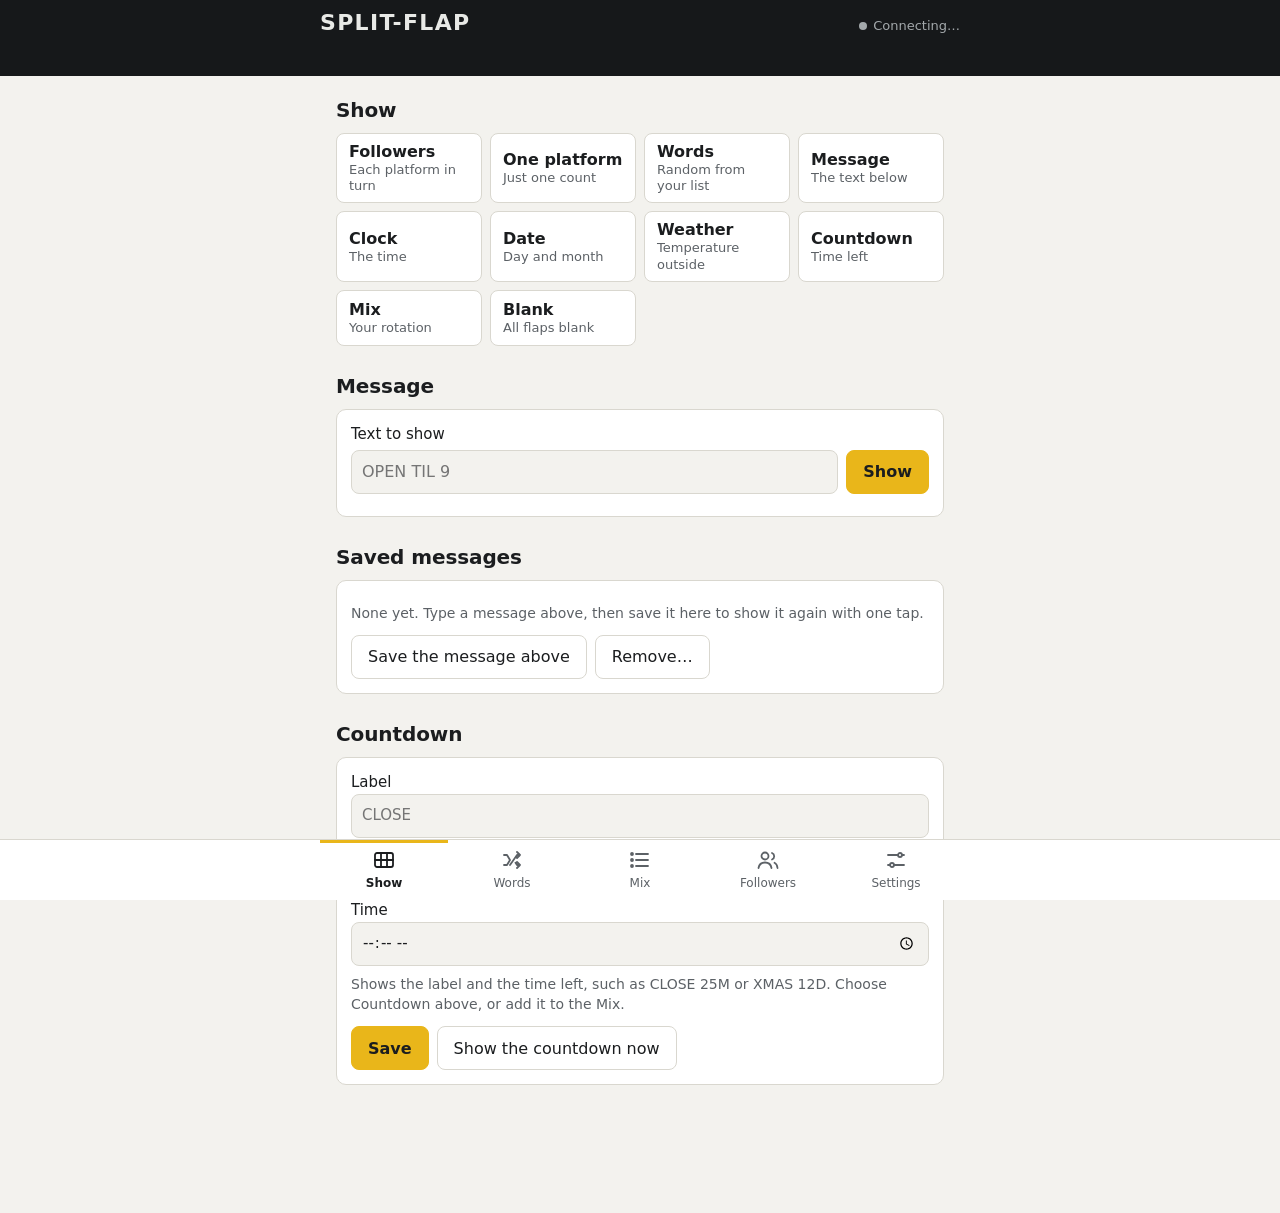
==== commit c6282775: "Staff accounts, Connect buttons for the social accounts, weather and countdown modes Server: - Sever" ====
--- a/firmware/master/data/index.html
+++ b/firmware/master/data/index.html
@@ -59,6 +59,23 @@
           <button type="button" id="preset-edit" class="quiet" aria-pressed="false">Remove…</button>
         </div>
       </div>
+
+      <h2>Countdown</h2>
+      <form id="countdown-form" class="card">
+        <label>Label <input name="label" maxlength="32" autocomplete="off" autocapitalize="characters" placeholder="CLOSE"></label>
+        <div class="field">
+          <label for="cd-repeat">Counts down to</label>
+          <select id="cd-repeat" name="repeat"><option value="daily">A time, every day</option><option value="once">A date and time</option></select>
+        </div>
+        <label data-cd="daily">Time <input name="time" type="time"></label>
+        <label data-cd="once" hidden>Date and time <input name="when" type="datetime-local"></label>
+        <label data-cd="once" hidden>When it's over, show <input name="done" maxlength="64" autocomplete="off" autocapitalize="characters" placeholder="NOW OPEN"></label>
+        <p id="countdown-hint" class="hint">Shows the label and the time left, such as CLOSE 25M or XMAS 12D. Choose Countdown above, or add it to the Mix.</p>
+        <div class="row">
+          <button type="submit">Save</button>
+          <button type="button" id="countdown-go" class="quiet">Show the countdown now</button>
+        </div>
+      </form>
     </section>
 
     <!-- Words: the randomizer's list -->
@@ -100,6 +117,8 @@
             <option value="text">Message</option>
             <option value="clock">Clock</option>
             <option value="date">Date</option>
+            <option value="weather">Weather</option>
+            <option value="countdown">Countdown</option>
           </select>
           <button type="button" id="mix-add">Add</button>
         </div>
@@ -108,7 +127,7 @@
     </section>
 
     <!-- Followers -->
-    <section id="tab-followers" aria-labelledby="h-followers" hidden>
+    <section id="tab-followers" class="admin-only" aria-labelledby="h-followers" hidden>
       <h2 id="h-followers">Followers</h2>
       <div id="platforms"></div>
       <div class="card">
@@ -132,8 +151,8 @@
         </div>
       </div>
       <details class="card">
-        <summary>Tokens</summary>
-        <p class="hint">Easiest: run <code>python -m auth &lt;platform&gt;</code> from <code>tools/</code>, which sends the tokens for you. Or paste one here. Tokens are only ever shown masked.</p>
+        <summary>Paste a token by hand</summary>
+        <p class="hint">Easier: <b>Connect</b> on each platform above, through the app server. Or run <code>python -m auth &lt;platform&gt;</code> from <code>tools/</code>, which sends the tokens for you. Tokens are only ever shown masked.</p>
         <form id="token-form">
           <label for="tk-platform">Platform</label>
           <select id="tk-platform" name="platform">
@@ -156,6 +175,7 @@
 
     <!-- Settings -->
     <section id="tab-settings" aria-labelledby="h-settings" hidden>
+      <div class="admin-only">
       <h2 id="h-settings">Display</h2>
       <div class="card">
         <div class="field">
@@ -194,10 +214,30 @@
         </div>
       </div>
 
+      <h2>Weather</h2>
+      <form id="weather-form" class="card">
+        <p class="hint">For the Weather mode: the temperature outside, from Open-Meteo (free, no account). The display fetches it every 15 minutes while Weather is on show.</p>
+        <div class="pair">
+          <div class="field"><label for="w-lat">Latitude</label><input id="w-lat" name="lat" inputmode="decimal" autocomplete="off" placeholder="38.72"></div>
+          <div class="field"><label for="w-lon">Longitude</label><input id="w-lon" name="lon" inputmode="decimal" autocomplete="off" placeholder="-9.14"></div>
+        </div>
+        <button type="button" id="w-here" class="quiet wide" hidden>Use this phone's location</button>
+        <div class="field">
+          <label for="w-unit">Temperature in</label>
+          <select id="w-unit" name="unit"><option value="c">°C</option><option value="f">°F</option></select>
+        </div>
+        <p id="weather-state" class="hint"></p>
+        <div class="row">
+          <button type="submit">Save</button>
+          <button type="button" id="w-off" class="quiet">Switch off</button>
+        </div>
+      </form>
+
       <h2>Device</h2>
       <div class="card">
         <dl id="device" class="facts"></dl>
         <button type="button" id="rehome" class="quiet wide">Re-home all units</button>
+      </div>
       </div>
 
       <div id="local-only" hidden>
@@ -216,6 +256,59 @@
         </div>
       </div>
 
+      <div id="server-only" hidden>
+        <div class="admin-only">
+        <h2>Server</h2>
+        <form id="server-form" class="card">
+          <label>Name shown in the app <input name="display_name" maxlength="40" placeholder="Split-Flap"></label>
+          <label>Time zone for times in the app <input name="time_zone" list="tz-list" autocomplete="off" placeholder="Europe/Lisbon"></label>
+          <datalist id="tz-list"></datalist>
+          <button type="submit">Save</button>
+        </form>
+        </div>
+
+        <h2>Your account</h2>
+        <form id="account-form" class="card">
+          <p id="account-env" class="hint" hidden>This account is set by the APP_PASSWORD variable on the server.</p>
+          <label>Username <input name="username" autocomplete="username" autocapitalize="none" maxlength="40" required></label>
+          <label>New password <input name="new_password" type="password" autocomplete="new-password" minlength="12" placeholder="unchanged"></label>
+          <label>Current password <input name="current_password" type="password" autocomplete="current-password" required></label>
+          <p class="hint">A new password signs out every other phone.</p>
+          <button type="submit">Save</button>
+        </form>
+
+        <div class="admin-only">
+        <h2>People</h2>
+        <div class="card">
+          <p class="hint"><b>Admins</b> can do everything. <b>Staff</b> can change what's shown (Show, Words, Mix) but not the settings, followers or accounts.</p>
+          <ul id="users" class="list"></ul>
+          <form id="user-add">
+            <label>Username <input name="username" autocomplete="off" autocapitalize="none" maxlength="40" required></label>
+            <label>Password <input name="password" type="password" autocomplete="new-password" minlength="12" required></label>
+            <div class="field">
+              <label for="ua-role">Role</label>
+              <select id="ua-role" name="role"><option value="staff">Staff</option><option value="admin">Admin</option></select>
+            </div>
+            <p class="hint">At least 12 characters. They can change it themselves under Your account.</p>
+            <button type="submit">Add person</button>
+          </form>
+        </div>
+
+        <h2>Device token</h2>
+        <form id="dtoken-form" class="card">
+          <p id="dtoken-state" class="hint"></p>
+          <div id="dtoken-make">
+            <label>Current password <input name="current_password" type="password" autocomplete="current-password" required></label>
+            <button type="submit" class="quiet wide">Make a new device token</button>
+          </div>
+          <div id="dtoken-new" hidden>
+            <p>Copy it now, it won't be shown again. Enter it on the display's own page under <b>Settings → App server</b>. The old token has stopped working.</p>
+            <div class="inline"><input id="dtoken-value" class="token" readonly aria-label="New device token"><button type="button" id="dtoken-copy" class="quiet">Copy</button></div>
+          </div>
+        </form>
+        </div>
+      </div>
+
       <form id="logout" method="post" action="/logout" hidden>
         <button type="submit" class="quiet wide">Sign out</button>
       </form>
@@ -231,7 +324,7 @@
       <svg viewBox="0 0 24 24" aria-hidden="true"><path d="M4 7h3l3 5-3 5H4M20 7h-3l-7 10M20 17h-3l-1.5-2.2M17 4l3 3-3 3M17 14l3 3-3 3"/></svg>Words</button>
     <button type="button" data-tab="mix">
       <svg viewBox="0 0 24 24" aria-hidden="true"><path d="M8 6h12M8 12h12M8 18h12"/><circle cx="4" cy="6" r="1"/><circle cx="4" cy="12" r="1"/><circle cx="4" cy="18" r="1"/></svg>Mix</button>
-    <button type="button" data-tab="followers">
+    <button type="button" data-tab="followers" class="admin-only">
       <svg viewBox="0 0 24 24" aria-hidden="true"><circle cx="9" cy="8" r="3.5"/><path d="M2.5 20c.6-3.6 3.2-5.5 6.5-5.5s5.900 1.900 6.500 5.500M16 5a3.500 3.500 0 0 1 0 6.500M18.500 14.800c1.700.800 2.700 2.500 3 5.200"/></svg>Followers</button>
     <button type="button" data-tab="settings">
       <svg viewBox="0 0 24 24" aria-hidden="true"><path d="M4 7h10M18 7h2M4 17h2M10 17h10"/><circle cx="16" cy="7" r="2"/><circle cx="8" cy="17" r="2"/></svg>Settings</button>
--- a/firmware/master/data/style.css
+++ b/firmware/master/data/style.css
@@ -52,7 +52,8 @@
   padding: calc(10px + env(safe-area-inset-top, 0px)) max(16px, env(safe-area-inset-right, 0px)) 10px max(16px, env(safe-area-inset-left, 0px));
 }
 .board-top { display: flex; align-items: baseline; justify-content: space-between; gap: 12px; max-width: 640px; margin: 0 auto 8px; }
-h1 { font-size: 1rem; font-weight: 700; letter-spacing: .08em; text-transform: uppercase; margin: 0; }
+h1 { font-size: 1.375rem; line-height: 1.2; font-weight: 800; letter-spacing: .06em; text-transform: uppercase; margin: 0;
+  overflow-wrap: anywhere; }
 .link { font-size: .8125rem; color: var(--board-muted); text-align: right; }
 .link::before { content: ""; display: inline-block; width: 8px; height: 8px; border-radius: 50%; margin-right: 6px; background: var(--board-muted); }
 .link.on::before { background: #6cc070; }
@@ -71,7 +72,8 @@
 
 /* ---- page ---- */
 main { max-width: 640px; margin: 0 auto; padding: 4px max(16px, env(safe-area-inset-right, 0px)) 0 max(16px, env(safe-area-inset-left, 0px)); }
-h2 { font-size: .8125rem; font-weight: 700; letter-spacing: .07em; text-transform: uppercase; color: var(--muted); margin: 22px 0 8px; }
+h2 { font-size: 1.25rem; line-height: 1.25; font-weight: 700; letter-spacing: -.005em; color: var(--text); margin: 28px 0 10px; }
+main > section > h2:first-child { margin-top: 18px; }
 .card { background: var(--panel); border: 1px solid var(--line); border-radius: 10px; padding: 14px; margin-bottom: 12px; }
 .card > :first-child { margin-top: 0; }
 .card > :last-child { margin-bottom: 0; }
@@ -177,9 +179,33 @@
 /* ---- sign-in page (served by the relay server) ---- */
 body.login { padding: 0; min-height: 100dvh; display: grid; place-items: center; }
 body.login main { width: 100%; max-width: 380px; }
-body.login h1 { margin-bottom: 14px; }
+body.login h1 { margin-bottom: 14px; font-size: 1.625rem; }
 .error { color: var(--bad); min-height: 1.4em; margin: 8px 0; font-size: .9375rem; }
 body.login button { width: 100%; }
+body.login { padding: 16px; }
+body.login .inline > button { width: auto; }
+a.button { display: flex; align-items: center; justify-content: center; min-height: 44px; margin-top: 12px; border-radius: 8px;
+  background: var(--accent-fill); color: var(--on-accent); font-weight: 600; text-decoration: none; }
+.token { font-family: ui-monospace, Menlo, Consolas, monospace; font-size: .875rem; letter-spacing: .02em; }
 
 @media (prefers-reduced-motion: reduce) { .toast { transition: none; } }
 @media (min-width: 560px) { .modes { grid-template-columns: repeat(4, 1fr); } }
+
+/* ---- roles: staff see what's on show, not the setup ---- */
+body[data-role="staff"] .admin-only { display: none !important; }
+
+/* ---- connecting a platform ---- */
+.platform .connect { grid-column: 1 / -1; border-top: 1px solid var(--line); margin-top: 8px; }
+.steps { margin: 4px 0 10px; padding-left: 22px; font-size: .9375rem; }
+.steps li { margin: 6px 0; }
+.steps a { color: var(--accent); }
+.hint.ok { color: var(--ok); }
+.hint.bad { color: var(--bad); }
+a.button.disabled { opacity: .5; }
+.connect .inline { margin-top: 4px; }
+
+/* ---- people ---- */
+.list li.user { flex-wrap: wrap; }
+.list li.user select { width: auto; flex: none; }
+.list li.user .user-pw { flex-basis: 100%; }
+#user-add { margin-top: 12px; border-top: 1px solid var(--line); padding-top: 4px; }
